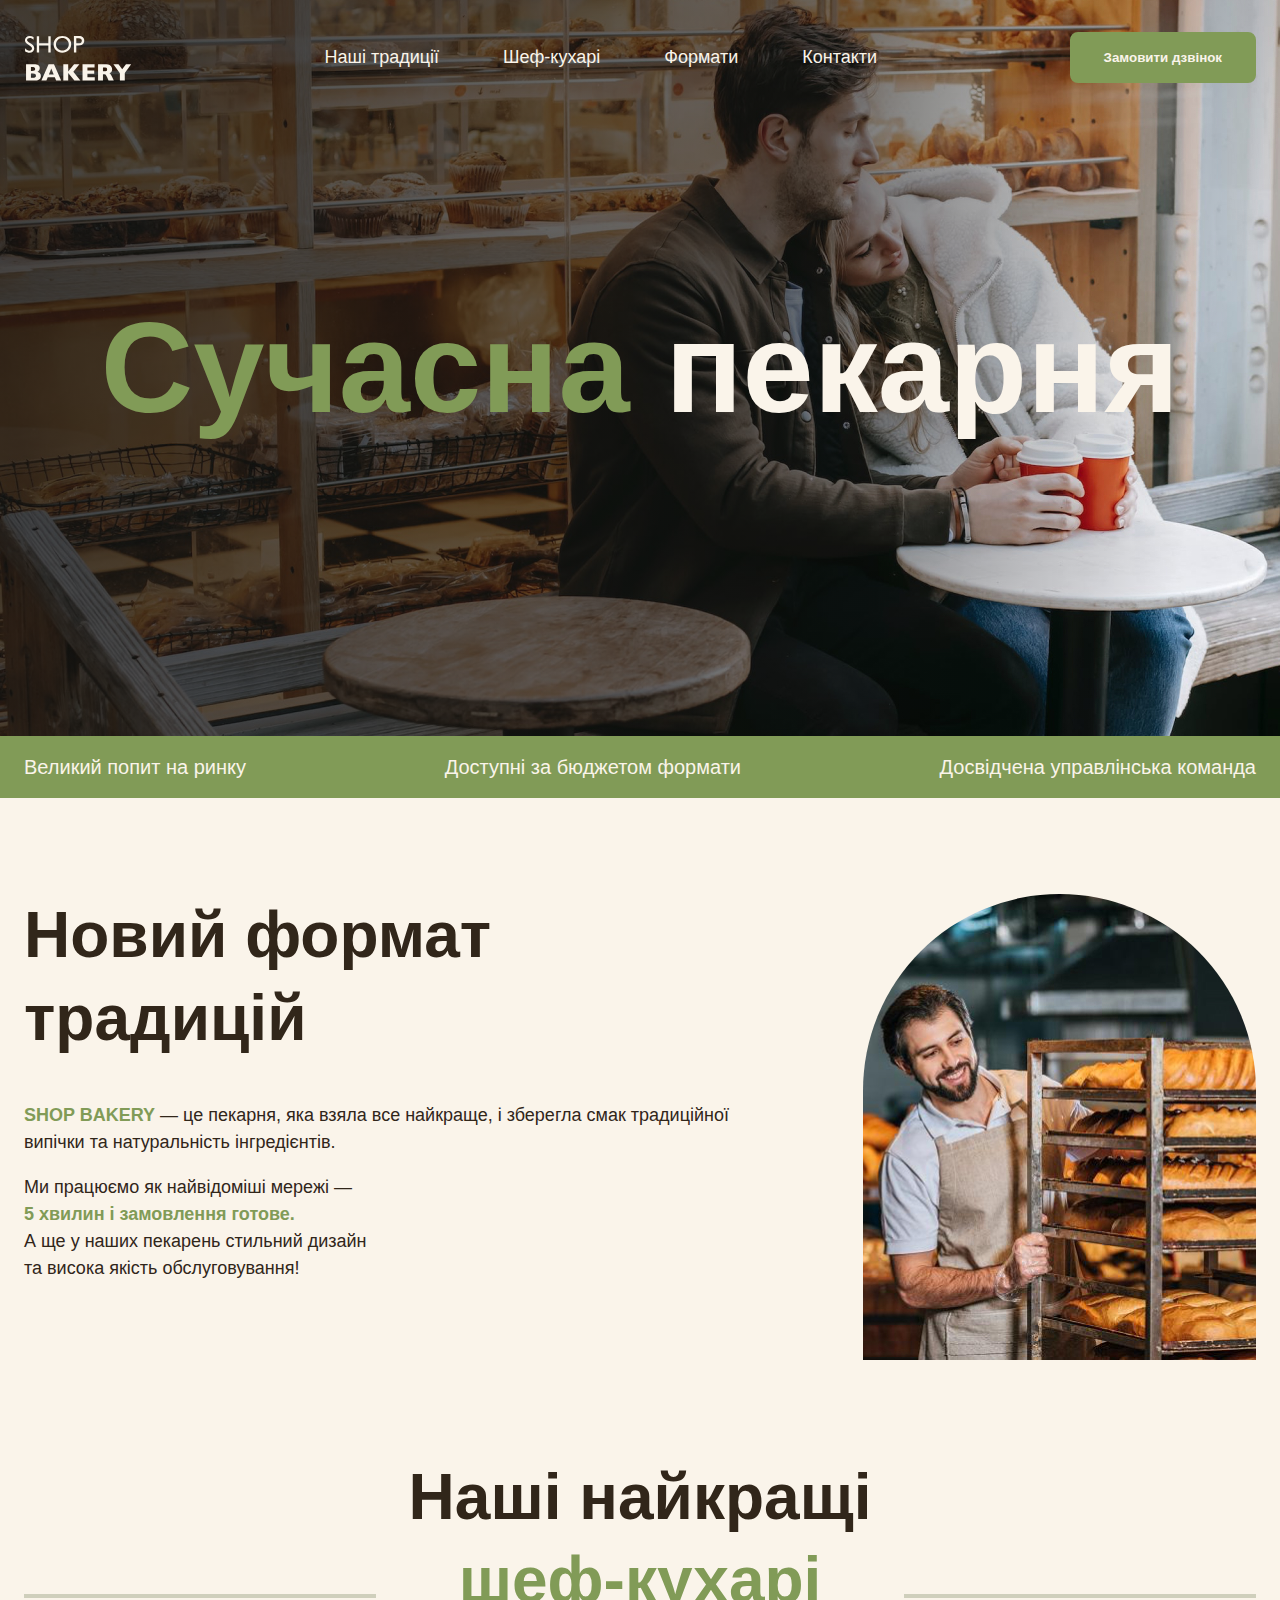
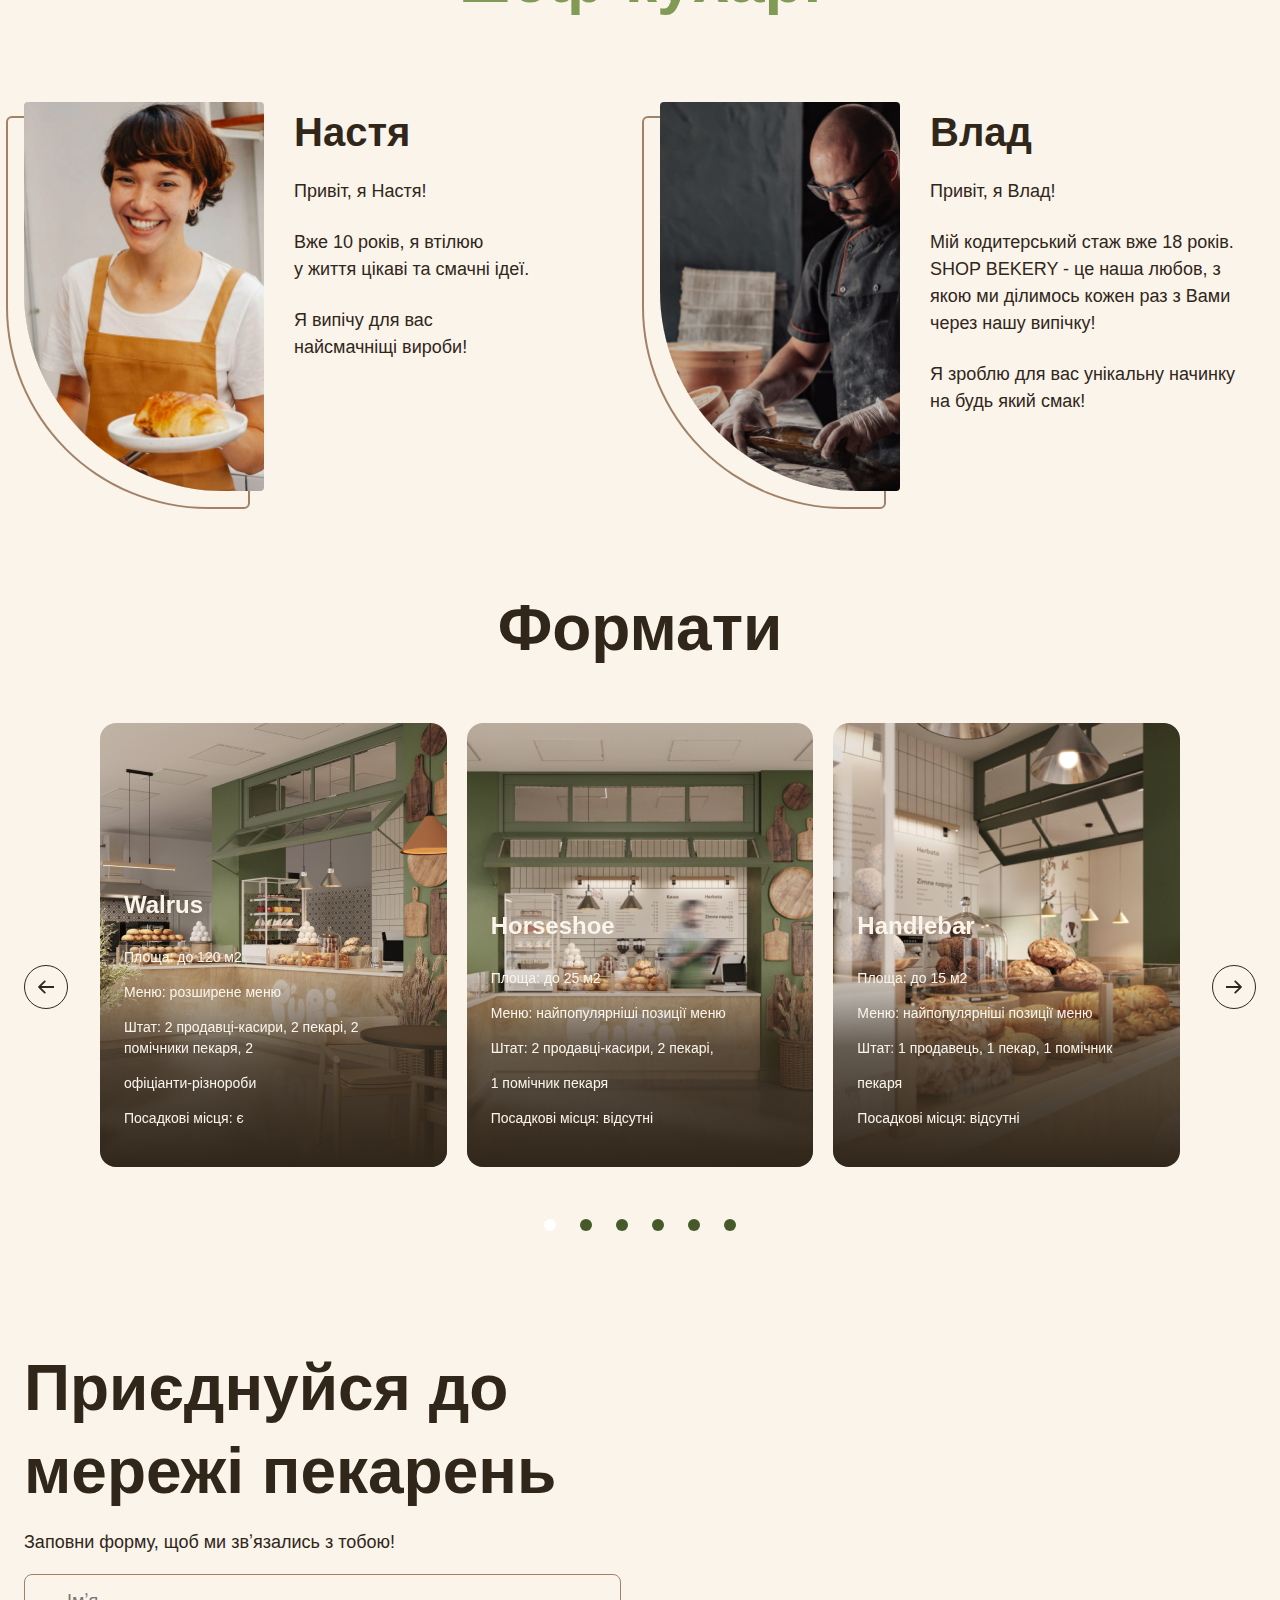
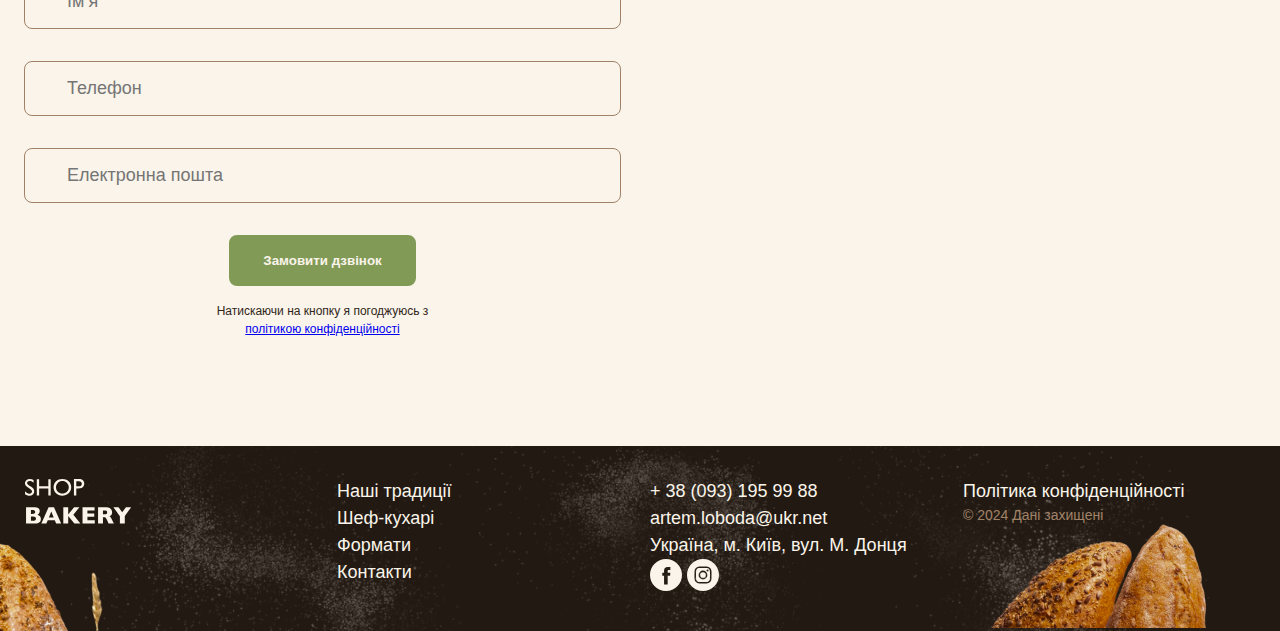
==== index.html @ c0b4d8c5 "Add files via upload" ====
<!DOCTYPE html>
<html lang="uk">
   <head>
      <meta charset="UTF-8" />
      <meta http-equiv="X-UA-Compatible" content="IE=edge" />
      <meta name="viewport" content="width=device-width, initial-scale=1.0" />
      <title>Сучасна пекарня</title>
   <!-- Styles CSS -->
      <link rel="stylesheet" href="./scss/main.css" />
   <!-- Styles Слайдера -->
      <link
         rel="stylesheet"
         href="https://cdn.jsdelivr.net/npm/swiper@11/swiper-bundle.min.css"/>
   </head>
   <body>
      <!--Верхняя часть сайта -->
      <header class="header"> 
         <div class="container">
            <div class="header__flex">
               <nav class="header__nav">
                  <a href="./index.html">
                     <img src="./images/logo.svg" alt="Логотип сучасної пекарні" />
                  </a>
                  <ul class="header__menu">
                     <li><a class="link" href="#traditions-section">Наші традиції</a></li>
                     <li><a class="link" href="#chefs-section">Шеф-кухарі</a></li>
                     <li><a class="link" href="#formats-section">Формати</a></li>
                     <li><a class="link" href="#contact-section">Контакти</a></li>
                  </ul>
               </nav>
               <button class="header__button button modal-btn-open" type="button">
                  Замовити дзвінок
               </button>
               <button class="header__burger menu-btn-open" type="button">
                  <svg class="burger" width="24" height="24">
                     <use href="./images/icons.svg#icon-menu"></use>
                  </svg>
               </button>
               <!--Кнопка для мобильного меню-->
               <div class="mobile-menu">
                  <button class="mobile-menu__menu-btn-close menu-btn-close" type="button">Clouse</button>
               </div>
            </div>
         </div>
      </header>
      <main>

         <!-- Страница 1 -->
         <section class="hero-section">
            <div class="container">
               <h1 class="hero-section__title"><span class="text-brand-dark">Сучасна</span> пекарня</h1>
               <button class="hero-section__button button modal-btn-open" type="button">
                  Замовити дзвінок
               </button>
            </div>
         </section>

         <!-- Ст2 Все вместе -->
         <section class="advantages-section">
            <div class="container">
               <h2 class="visually-hidden">Наші переваги</h2> <!-- Скрытый заголовок-->
               <ul class="advantages-section__list">          <!-- Контейнер в виде меню-->
                  <li class="advantages-section__item">Великий попит на ринку</li>
                  <li class="advantages-section__item">Доступні за бюджетом формати</li>
                  <li class="advantages-section__item">Досвідчена управлінська команда</li>
               </ul>
            </div>
         </section>
         <!-- Основное содержимое страници 2-->
         <section class="traditions-section section" id="traditions-section">
            <div class="container">
               <div class="traditions-section__container">
                  <div class="traditions-section__content">
                     <h2 class="traditions-section__title section__title">Новий формат традицій</h2>
                        <p><span class="text-brand text-bold text-uppercase">shop bakery</span> — це пекарня, яка взяла все найкраще, і зберегла смак
                           традиційної випічки та натуральність інгредієнтів.</p>
                        <p class="traditions-section__text traditions-section__text--limited">
                           Ми працюємо як найвідоміші мережі —<br>
                        <span class="text-brand text-bold">
                           5 хвилин і замовлення готове.<br>
                        </span> А ще у наших пекарень стильний дизайн<br>
                        та висока якість обслуговування!</p>
                  </div>
               
                  <img class="traditions-section__image"
                  srcset="./images/baker-man.jpg 1x, ./images/baker-man@2x.jpg 2x"
                  src="./images/baker-man.jpg"
                  alt="Чоловік пекар дивиться на батони із посмішкою"/>
               </div>
            </div>
         </section>

         <!-- Ст3 Секция шеф-поваров -->
         <section class="chefs-section section" id="chefs-section">
            <div class="container">
               <h2 class="chefs-section__title section__title centered">
                  Наші найкращі <br/><span class="text-brand-dark">шеф-кухарі</span>
               </h2>
               <ul class="chefs-section__list">
                     <li class="chefs-section__item">
                     <article class="chef-card">
                     <img class="chef-card__photo"
                        src="./images/nastya-chef.jpg" alt="Nastya chef"/>
                     <div>
                        <h3 class="chef-card__title">Настя</h3>
                        <div class="chef-card__text">  
                           <p>Привіт, я Настя!</p>
                           <p>Вже 10 років, я втілюю <br />
                              у життя цікаві та смачні ідеї.</p>
                           <p>Я випічу для вас <br />
                              найсмачніщі вироби!</p>
                        </div>
                     </div>
                  </article>
                  </li>
                  <li class="chefs-section__item"> <article class="chef-card">
                     <img class="chef-card__photo" src="./images/vlad-chef.jpg" alt="Vlad chef"/>
                     <div>
                        <h3 class="chef-card__title">Влад</h3>
                        <div class="chef-card__text">
                           <p>Привіт, я Влад!</p>
                           <p>Мій кодитерський стаж вже 18 років. SHOP BEKERY - це наша
                           любов, з якою ми ділимось кожен раз з Вами через нашу
                           випічку!</p>
                           <p>Я зроблю для вас унікальну начинку на будь який смак!
                           </p>
                        </div>
                     </div>
                  </article>
                  </li>
               </ul>
            </div>
         </section>

         <!-- Ст4 Секция форматов -->
         <section class="formats-section section" id="formats-section">
            <div class="container">
               <h2 class="formats-title section__title centered">Формати</h2>
               <div class="formats-section__slieder">
                  <button class="formats-section__button carousel-button swiper-button prev" type="button">
                     <svg class="carousel-arrow" width="16" height="16">
                        <use href="./images/icons.svg#icon-arrow"></use>
                     </svg>
                  </button>
                     <div class=" formats-section__container swiper-container">
                        <ul class="formats-section__list swiper-wrapper">
                           <li class="formats-section__item swiper-slide">
                              <article class="format-card">
                                 <img class="format-card__imege" src="./images/walrus-format.jpg" alt="Walrus">
                                 <h3 class="format-card__title" lang="en">Walrus</h3>
                                 <div class="format-card__text">
                                    <p>Площа: до 120 м2</p>
                                    <p>Меню: розширене меню</p>
                                    <p>Штат: 2 продавці-касири, 2 пекарі, 2 помічники пекаря, 2</p>
                                    <p>офіціанти-різнороби</p>
                                    <p>Посадкові місця: є</p>
                                 </div>
                              </article>
                           </li>
                           <li class="formats-section__item swiper-slide">
                              <article class="format-card">
                                 <img class="format-card__imege" src="./images/horseshoe-format.jpg" alt="Horseshoe">
                                 <h3 class="format-card__title" lang="en">Horseshoe</h3>
                                 <div class="format-card__text">
                                    <p>Площа: до 25 м2</p>
                                    <p>Меню: найпопулярніші позиції меню</p>
                                    <p>Штат: 2 продавці-касири, 2 пекарі,</p> 
                                    <p>1 помічник пекаря</p>
                                    <p>Посадкові місця: відсутні</p>
                                 </div>
                              </article>
                           </li>
                           <li class="formats-section__item swiper-slide">
                              <article class="format-card">
                                 <img class="format-card__imege" src="./images/handlebar-format.jpg" alt="Handlebar">
                                 <h3 class="format-card__title" lang="en">Handlebar</h3>
                                 <div class="format-card__text">
                                    <p>Площа: до 15 м2</p>
                                    <p>Меню: найпопулярніші позиції меню</p>
                                    <p>Штат: 1 продавець, 1 пекар, 1 помічник</p> 
                                    <p>пекаря</p>
                                    <p>Посадкові місця: відсутні</p>
                                 </div>
                              </article>
                           </li>
                           <li class="formats-section__item swiper-slide">
                              <article class="format-card">
                                 <img class="format-card__imege" src="./images/walrus-format.jpg" alt="Walrus">
                                 <h3 class="format-card__title" lang="en">Walrus</h3>
                                 <div class="format-card__text">
                                    <p>Площа: до 120 м2</p>
                                    <p>Меню: розширене меню</p>
                                    <p>Штат: 2 продавці-касири, 2 пекарі, 2 помічники пекаря, 2</p>
                                    <p>офіціанти-різнороби</p>
                                    <p>Посадкові місця: є</p>
                                 </div>
                              </article>
                           </li>
                           <li class="formats-section__item swiper-slide">
                              <article class="format-card">
                                 <img class="format-card__imege" src="./images/horseshoe-format.jpg" alt="Horseshoe">
                                 <h3 class="format-card__title" lang="en">Horseshoe</h3>
                                 <div class="format-card__text">
                                    <p>Площа: до 25 м2</p>
                                    <p>Меню: найпопулярніші позиції меню</p>
                                    <p>Штат: 2 продавці-касири, 2 пекарі,</p> 
                                    <p>1 помічник пекаря</p>
                                    <p>Посадкові місця: відсутні</p>
                                 </div>
                              </article>
                           </li>
                           <li class="formats-section__item swiper-slide">
                              <article class="format-card">
                                 <img class="format-card__imege" src="./images/handlebar-format.jpg" alt="Handlebar">
                                 <h3 class="format-card__title" lang="en">Handlebar</h3>
                                 <div class="format-card__text">
                                    <p>Площа: до 15 м2</p>
                                    <p>Меню: найпопулярніші позиції меню</p>
                                    <p>Штат: 1 продавець, 1 пекар, 1 помічник</p> 
                                    <p>пекаря</p>
                                    <p>Посадкові місця: відсутні</p>
                                 </div>
                              </article>
                           </li>
                        </ul>
                           <!--Секция крапок слайдера знизу-->
                           <div class="pagination">
                              <button class="pagination__button" type="button" aria-label="Go to slide 1">
                              </button>
                              <button class="pagination__button" type="button" aria-label="Go to slide 2">
                              </button>
                              <button class="pagination__button" type="button" aria-label="Go to slide 3">
                              </button>
                              <button class="pagination__button" type="button" aria-label="Go to slide 4">
                              </button>
                           </div>
                     </div>
                  <button class="formats-section__button carousel-button next" type="button">
                     <svg class="carousel-arrow" width="16" height="16">
                        <use href="./images/icons.svg#icon-arrow"></use>
                     </svg>
                  </button>
               </div>
            </div>
         </section>

         <!-- Ст5 Секция контактов -->
         <section class="contact-section section" id="contact-section">
            <div class="container">
               <div class="contact-section__container">
                  <div class="contact-section__form">
                     <h2 class="contact-section__title section__title">Приєднуйся до мережі пекарень</h2>
                        <p>Заповни форму, щоб ми звʼязались з тобою!</p>
                  <form name="contact-form" autocomplete="off">
                     <div class="contact-section__form-field input">
                        <label class="input__label visually-hidden" for="user-name">
                           Імʼя
                        </label>
                        <input
                           class="input__control"
                           type="text"
                           name="user-name"
                           id="user-name"
                           placeholder="Імʼя"
                           required/>
                     </div>
      
                     <div class="contact-section__form-field input">
                        <label class="input__label visually-hidden" for="user-tel">
                           Телефон
                        </label>
                        <input
                           class="input__control"
                           type="tel"
                           name="user-tel"
                           id="user-tel"
                           placeholder="Телефон"
                           pattern="^\+[0-9]{12}"
                           required/>
                     </div>
      
                     <div class="contact-section__form-field input">
                        <label class="input__label visually-hidden" for="user-email">
                           Електронна пошта
                        </label>
                        <input
                           class="input__control"
                           type="email"
                           name="user-email"
                           id="user-email"
                           placeholder="Електронна пошта"
                           required/>
                     </div>
      
                     <button class="contact-section__button button" type="submit">
                        Замовити дзвінок
                     </button>
                     <p class="form-terms">Натискаючи на кнопку я погоджуюсь з<br>
                        <a class="form-terms__link" href="#">
                        політикою конфіденційності
                        </a>
                     </p>
                  </form>
                  </div>
                  <!-- Вставка карты с гугл-->
                  <iframe class="contact-section__map"
                     src="https://www.google.com/maps/embed?pb=!1m18!1m12!1m3!1d345.8821380935771!2d30.423905698562226!3d50.42345617250811!2m3!1f0!2f0!3f0!3m2!1i1024!2i768!4f13.1!3m3!1m2!1s0x40d4cbffbc5c9a89%3A0xdde636224bae525!2z0KTRg9GC0LHQvtC70YzQvdC-0LUg0L_QvtC70LU!5e1!3m2!1sru!2sde!4v1732101186234!5m2!1sru!2sde" style="border:0;" 
                     allowfullscreen="" loading="lazy" referrerpolicy="no-referrer-when-downgrade">
                  </iframe>
               </div>
            </div>
         </section>
      </main>
      <!-- Подвал сайтаы -->      
      <footer class="footer">
      <div class="container">
         <div class="footer__container">
            <nav class="footer__nav"> <!-- Блок логотипа -->
                  <div class="footer__logo">
                     <a href="#"><img src="./images/logo.svg" alt="Логотип сучасної пекарні" /></a>
                  </div>
                  <ul class="footer__menu"> <!-- Блок меню -->
                     <li><a class="link" href="#traditions-section">Наші традиції</a></li>
                     <li><a class="link" href="#chefs-section">Шеф-кухарі</a></li>
                     <li><a class="link" href="#formats-section">Формати</a></li>
                     <li><a class="link" href="#contact-section">Контакти</a></li>
                  </ul>
            </nav>
            <address class="footer__address"> <!-- Блок адресов и контактов -->
               <div class="footer__contacts">
                  <ul class="footer__address-list">
                     <li><a class="footer__address-link" href="tel:+380931959988">
                        + 38 (093) 195 99 88
                        </a>
                     </li>
                     <li>
                        <a class="footer__address-link" href="mailto:artem.loboda@ukr.net">
                           artem.loboda@ukr.net
                        </a>
                     </li>
                     <li>
                        <a class="footer__address-link"
                           href="https://maps.app.goo.gl/uHrdPGPPUUyubihs8"
                           target="_blank">
                           Україна, м. Київ, вул. М. Донця
                        </a>
                     </li>
                  </ul>
                  <div class="footer__socials">
                     <a href="https://loart.com.ua/ru/">
                     <svg class="footer__socials-icon" width="32" height="32">
                        <use href="./images/icons.svg#icon-facebook"></use>
                     </svg>
                     </a>
                     <a href="https://loart.com.ua/ru/">
                     <svg class="footer__socials-icon" width="32" height="32">
                        <use href="./images/icons.svg#icon-instagram"></use>
                     </svg>
                     </a>
                  </div>
               </div>
               <div class="footer__address-info">
                  <a class="footer__address-link" href="#" target="_blank">
                     Політика конфіденційності</a>
                  <p class="footer__address-copyright">&copy; 2024 Дані захищені</p> 
               </div>
            </address>
         </div>
      </div>
      </footer>

      
      <!--Модальне вікно для замовлення-->
      <div class="backdrop is-hidden"> <!--Загальний контейнер вікна-->
   <div class="modal">
      <button class="modal-btn-close" type="button">Close</button>
         <h2 class="contact-section__title section__title">Замовити дзвінок</h2>
            <p>Залишіть заявку та наш спеціаліст зв'яжеться з Вами!</p>
      <form name="contact-form" autocomplete="off">
         <div class="contact-section__form-field-A input">
            <label class="input__label-A" for="user-name">
               Імʼя
            </label>
            <input
               class="input__control-A"
               type="text"
               name="user-name"
               id="user-name"
               placeholder=""
               required/>
         </div>
      
         <div class="contact-section__form-field-A input">
            <label class="input__label-A" for="user-tel">
               Телефон
            </label>
            <input
               class="input__control-A"
                  type="tel"
                  name="user-tel"
                  id="user-tel"
                  placeholder=""
                  pattern="^\+[0-9]{12}"
                  required/> <!--Обозначае обовязковий атрибут вводу, без якого видаэ пмилку-->
         </div>
      
         <div class="contact-section__form-field-A input">
            <label class="input__label-A" for="user-email">
               Електронна пошта
            </label>
            <input
               class="input__control-A"
               type="email"
               name="user-email"
               id="user-email"
               placeholder=""
               required/>
         </div>
      
         <button class="contact-section__button button" type="submit">
               Замовити дзвінок
         </button>
         <p class="form-terms">Натискаючи на кнопку я погоджуюсь <br>
            <a class="form-terms__link" href="#">
               з політикою конфіденційності
            </a>
         </p>
      </form>
   </div>
   
      </div>  
      <!--Подключение ДжаваСкрипт-->
      <script src="https://cdn.jsdelivr.net/npm/swiper@11/swiper-bundle.min.js"></script> <!--Скрипт слайдера-->
      <script src="./JS/formats-slieder.js"></script> <!--Скрипт моих настроек слайдера-->
      <script src="./JS/modal.js"></script>
      <script src="./JS/mobile-menu.js"></script> <!--Скрипт мобільного меню-->
   </body>
</html>
---- scss/main.css ----
@charset "UTF-8";
/*------- Присвоение переменных ----*/
/*------- Присвоение переменных ----*/
:root {
  --color-brend-li: #819B57;
  /*Присваиваю переменную главному брендовому цвету*/
  --color-brend-da: #465929;
  --color-brenda-light: #FAF4EA;
  --color-brenda-dark: #31261A;
  --color-normal: #CFCFBC;
  --color-secondary-dark: #A18268;
}

/*Присваиваю переменную для всіх типів гаджетів*/
/*--- Скрываю элементы из страници и оставляю для робота ---*/
/*--- Скрываю элементы из страници и оставляю для робота ---*/
.visually-hidden {
  position: absolute;
  left: -10000px;
  top: auto;
  width: 1px;
  height: 1px;
  overflow: hidden;
}

/*-Загальні властивості тіла-*/
ul {
  margin: 0;
  padding: 0;
  list-style-type: none;
  /*Убирает все точки в ul*/
}

*,
*::after,
*::before {
  box-sizing: border-box;
  /*Для всех элементов файла далает бокс*/
}

body {
  font-family: "Poppins", sans-serif;
  /*--  */
  color: var(--color-brenda-dark);
  font-size: 16px;
  font-weight: 300;
  line-height: 1.5;
  margin: 0;
  background-color: var(--color-brenda-light);
}
@media screen and (min-width: 768px) {
  body {
    font-size: 18px;
    font-weight: 400;
  }
}

/*---Убираю отступы сверху в заголовках и строках ---*/
h1,
h2,
h3,
h4,
h5,
h6,
p {
  margin-top: 0px;
}

address {
  font-style: normal;
}

/*-Для всіх посилань, щоб займали область всього блоку-*/
a {
  display: inline-block;
}

/*-Свойства для картинок-*/
img {
  display: block;
  max-width: 100%;
  height: auto;
  -o-object-fit: cover;
     object-fit: cover; /*-Не дозволяє пропорційно зменшуватись картинкам-*/
}

/*-------Стили кнопки----*/
/*-------Стили кнопки----*/
.button {
  color: var(--color-brenda-light);
  background-color: var(--color-brend-li);
  border: 2px solid var(--color-brend-li);
  border-radius: 8px;
  cursor: pointer;
  font-weight: 600;
  padding: 16px 32px;
  display: block;
  margin: 0 auto;
}

.button:hover {
  color: var(--color-brend-da);
  background-color: transparent;
}

.header__button:hover {
  color: var(--color-brend-da);
  background-color: var(--color-brenda-light);
}

/*------- Стили текста під кнопками ----*/
.form-terms {
  font-size: 12px;
  padding-top: 16px;
  display: block;
  text-align: center;
}

/*------- Стили меню ----*/
/*------- Стили меню ----*/
.link {
  color: var(--color-brenda-light);
  text-decoration: none;
  transition: color 0.3s;
  /*-Затримка зміни кольору-*/
}

.link:hover {
  color: var(--color-brend-li);
  font-weight: 600;
}

/*------- Стили меню ----*/
/*------- Мобільне меню ----*/
.mobile-menu {
  position: fixed;
  top: 0;
  left: 0;
  width: 100%;
  height: 100%;
  background-color: var(--color-brenda-light);
  transform: translateX(100%); /*-Растояние на которое сдвинуто окно-*/
  transition: transform 0.5s; /*-Скорость сдвига мобильного меню-*/
  /*-Свойства кнопки закрытия моб.меню-*/
}
.mobile-menu.is-open {
  transform: translateX(0);
}
.mobile-menu__menu-btn-close {
  position: absolute;
  top: 16px;
  right: 24px;
}

/*--- Размеры контейнера ограничения контента--*/
.container {
  width: 100%;
  /*-Отображает всегда полностью не сжимая -*/
  max-width: 1288px;
  /*-Максимальная ширина при растягивании -*/
  margin: 0 auto;
  /*-Центрируем по центру текст -*/
  padding: 0px 24px;
  /*-Что-бы контенер не прилипал -*/
}

/*--- Header ----*/
/*--- Header ----*/
.header {
  position: absolute;
  top: 0;
  left: 0;
  width: 100%;
  padding-top: 16px;
}
@media screen and (min-width: 1280px) {
  .header {
    padding-top: 32px;
  }
}
.header__flex {
  display: flex;
  align-items: center; /*Вирівнювання по висоті*/
  gap: 40px; /*Відстань між елем. щоб не схлопувались при жатті*/
}
.header__nav {
  flex-grow: 1; /*Розтягує елементи на все вільне місце*/
  display: flex;
  align-items: center;
  gap: 40px; /*Відстань між елем. щоб не схлопувались при жатті*/
}
.header__menu {
  /* Мобільна версія */
  display: none;
  /* Для десктопів */
}
@media screen and (min-width: 1280px) {
  .header__menu {
    display: flex;
    gap: 64px; /*Задает растояние мажду элементами флекса*/
    flex-grow: 1; /*Розтягує елементи на все вільне місце*/
    justify-content: center;
  }
}
.header__button {
  display: none;
  /* Для десктопів */
}
@media screen and (min-width: 1280px) {
  .header__button {
    display: block;
  }
}
.header__burger {
  display: block;
  width: 24px;
  height: 24px;
  background-color: transparent;
  border: none;
  padding: 0;
  fill: var(--color-brenda-light);
  /* Для десктопів */
}
@media screen and (min-width: 1280px) {
  .header__burger {
    display: none;
  }
}

/*------- Стили главной страницы ----*/
/*------- Стили главной страницы ----*/
.hero-section {
  padding: 124px 0;
  background-image: linear-gradient(102.76deg, rgba(18, 18, 17, 0.78) 2.03%, rgba(18, 18, 17, 0.6) 58.46%, rgba(18, 18, 17, 0) 90.36%), url(../images/hero-section-background.jpg);
  background-position: center;
  background-repeat: no-repeat;
  background-size: 100%;
  background-size: cover;
  /*--Використовується для великих екранів--*/
}
@media screen and (min-width: 1280px) {
  .hero-section {
    padding: 272px 0;
    line-height: 1.5;
  }
}
@media screen and (min-device-pixel-ratio: 2), (-webkit-min-device-pixel-ratio: 2), (min-resolution: 192dpi), (min-resolution: 2dppx) {
  .hero-section {
    background-image: linear-gradient(102.76deg, rgba(18, 18, 17, 0.78) 2.03%, rgba(18, 18, 17, 0.6) 58.46%, rgba(18, 18, 17, 0) 90.36%), url(../images/hero-section-background@2x.jpg);
  }
}
.hero-section__title {
  margin-bottom: 48px;
  color: var(--color-brenda-light);
  font-size: 67px;
  font-weight: 900;
  line-height: 1;
  text-align: center;
}
@media screen and (min-width: 1280px) {
  .hero-section__title {
    font-size: 128px;
    line-height: 1.5;
    margin-bottom: 0;
  }
}
.hero-section__button {
  margin: 0 auto; /*--Вирівнює кнопку по центру--*/
}
@media screen and (min-width: 1280px) {
  .hero-section__button {
    display: none;
  }
}
.hero-section__button:hover {
  color: var(--color-brend-da);
  background-color: var(--color-brenda-light);
}

.accent {
  color: var(--color-brend-li);
}

/*-------Заголовки страниц----*/
/*-------Заголовки страниц----*/
.section {
  padding: 20px 0;
}
@media screen and (min-width: 768px) {
  .section {
    padding: 48px 0;
  }
}

.section__title {
  color: var(--color-brenda-dark);
  font-size: 32px;
  font-weight: 700;
  line-height: 1.5;
}
@media screen and (min-width: 768px) {
  .section__title {
    font-size: 64px;
    line-height: 1.3;
  }
}

.section__title.centered {
  text-align: center;
}

.text-brand-dark {
  color: var(--color-brend-li);
  font-weight: 600;
}

.text-uppercase {
  text-transform: uppercase;
  color: var(--color-brend-li);
  font-weight: 600;
}

.text-bold {
  color: var(--color-brend-li);
  font-weight: 600;
}

/*-- Стили второй страници--*/
/*-- Стили второй страници--*/
.advantages-section {
  padding: 16px 0px;
  /*-- Для телефонов--*/
}
@media screen and (min-width: 768px) {
  .advantages-section {
    display: block;
    background-color: var(--color-brend-li);
  }
}
.advantages-section__list {
  display: flex;
  flex-direction: column;
  gap: 16px;
  background-color: var(--color-normal);
  border-radius: 24px;
  padding: 24px 40px;
  /*-- Для компютеров--*/
}
@media screen and (min-width: 768px) {
  .advantages-section__list {
    flex-direction: row;
    color: var(--color-brenda-light);
    font-size: 20px;
    display: flex;
    justify-content: space-between;
    gap: 40px;
    background-color: transparent;
    border-radius: 0;
    padding: 0;
  }
}
.advantages-section__item {
  font-size: 14px;
  font-weight: 300;
  color: var(--color-brenda-dark);
}
@media screen and (min-width: 768px) {
  .advantages-section__item {
    font-size: 20px;
    color: var(--color-brenda-light);
  }
}

/*-- Основное содержимое страници 2--*/
/*-- Основное содержимое страници 2--*/
.traditions-section {
  padding-top: 40px;
}
@media screen and (min-width: 768px) {
  .traditions-section {
    padding-top: 96px;
  }
}
.traditions-section__container {
  display: flex;
  justify-content: space-between;
  gap: 40px;
  align-items: flex-start; /*Элементы выравниваются по началу поперечной оси.*/
}
.traditions-section__content {
  max-width: 710px;
}
.traditions-section__title {
  margin-bottom: 42px;
}
.traditions-section__text__text--limited {
  max-width: 340px;
}
.traditions-section__image {
  border-radius: 400px 400px 0px 0px;
  display: none;
}
@media screen and (min-width: 768px) {
  .traditions-section__image {
    display: block;
  }
}

/*--- Ст3 Секция шеф поворов ---*/
/*--- Ст3 Секция шеф поворов ---*/
/*--Общий блок форматов--*/
.chefs-section__title {
  margin: 0 auto 24px;
  position: relative; /*-Фіксую блок відносно якого буде зміщенн ліній-*/
}
@media screen and (min-width: 768px) {
  .chefs-section__title {
    margin: 0 auto 80px;
  }
}
.chefs-section__list {
  display: flex;
  gap: 20px;
  flex-direction: column;
}
@media screen and (min-width: 768px) {
  .chefs-section__list {
    gap: 30px 40px;
    flex-direction: row;
  }
}
@media screen and (min-width: 768px) {
  .chefs-section__item {
    flex-basis: calc((100% - 30px) / 2); /*-Ширина контейнера без ГЕБ 30пк-*/
  }
}

/*--- Секція карточек форматів ---*/
.chef-card {
  display: flex;
  align-items: flex-start;
  gap: 16px;
}
@media screen and (min-width: 768px) {
  .chef-card {
    gap: 30px;
  }
}
.chef-card__title {
  font-size: 24px;
  font-weight: 600;
  margin-bottom: 16px;
}
@media screen and (min-width: 768px) {
  .chef-card__title {
    font-size: 40px;
  }
}
.chef-card__text p {
  font-size: 14px;
  margin-bottom: 24px;
}
@media screen and (min-width: 768px) {
  .chef-card__text p {
    font-size: 18px;
  }
}
.chef-card:last-child {
  margin-bottom: 0;
}
.chef-card__photo {
  width: 140px;
  border-radius: 2px 2px 2px 200px;
  box-shadow: -10px 10px 0 0 var(--color-brenda-light), -10px 10px 0 2px var(--color-secondary-dark);
}
@media screen and (min-width: 1280px) {
  .chef-card__photo {
    width: 240px;
    border-radius: 4px 4px 4px 200px;
    box-shadow: -16px 16px 0 0 var(--color-brenda-light), -16px 16px 0 2px var(--color-secondary-dark);
  }
}

/*--- Псевдо елементи для створення ліній ---*/
.chefs-section__title::before,
.chefs-section__title::after {
  display: none;
  width: 352px;
  border: 2px solid var(--color-normal);
  content: "";
}
@media screen and (min-width: 1280px) {
  .chefs-section__title::before,
  .chefs-section__title::after {
    display: block;
  }
}

/*----Блок для зміщення ліній ---*/
.chefs-section__title::before {
  position: absolute;
  left: 0px;
  bottom: 24px;
}

.chefs-section__title::after {
  position: absolute;
  bottom: 24px;
  right: 0px;
}

/*---- Ст4 Секция форматов ---*/
/*---- Ст4 Секция форматов ---*/
.formats-section__slieder {
  display: flex;
  gap: 32px;
  align-items: center;
  padding: 0px;
  color: var(--color-brenda-light);
}
.formats-section__container {
  overflow: hidden;
}
.formats-section__list {
  margin-bottom: 32px;
}

.format-card {
  position: relative;
  height: 444px;
  background-image: linear-gradient(180deg, rgba(49, 38, 26, 0) 55.21%, rgba(49, 38, 26, 0.71) 72.92%, var(--color-brenda-dark) 100%);
  border-radius: 16px;
  padding: 24px;
  transition: transform 0.3s; /*-Заповільнює збільшеня вікна при наведенні -*/
  display: flex; /*-Задаю флекс щоб змістити текст вниз -*/
  flex-direction: column;
  justify-content: flex-end; /*-Переношу ввесь текст в кінець -*/
  overflow: hidden;
}
.format-card__title {
  font-size: 24px;
  font-weight: 600;
}
.format-card__imege {
  position: absolute;
  top: 0;
  left: 0;
  width: 100%;
  height: 100%;
  z-index: -1; /*-Додаю меншим 0 для того щоб він був знизу, а текст зверху-*/
}
.format-card__text {
  font-size: 14px;
  font-weight: 300;
}

.format-card:hover {
  transform: scale(1.05); /*-Збільшує вікно при наведенні -*/
}

/*--- Стили иконок слайдера  ---*/
.carousel-button {
  width: 44px;
  height: 44px;
  padding: 0;
  display: none;
  align-items: center;
  justify-content: center; /*--Центруємо по Х--*/
  border-radius: 50%; /*--Центруємо по Y--*/
  border: 1px solid var(--color-brenda-dark);
  background-color: transparent; /*--- Прозорий фон ---*/
  cursor: pointer;
  flex-shrink: 0; /*-Забороняє флексу стискатися-*/
}
@media screen and (min-width: 768px) {
  .carousel-button {
    display: flex;
  }
}
.carousel-button:hover {
  background-color: var(--color-brenda-dark);
}
.carousel-button.next {
  transform: rotate(180deg); /*-Розвертає кнопку на 180 градусів -*/
}

.carousel-arrow {
  fill: var(--color-brenda-dark);
}

.carousel-button:hover .carousel-arrow {
  /*--Задаю два значення змінювал одночасно ---*/
  fill: var(--color-brenda-light);
}

/*--- Стили точек снизу  под слайдером---*/
/* Настройки для кнопок знизу слайдера */
.pagination {
  padding: 20px;
  display: flex;
  gap: 24px; /*Відстань між кнопками */
  justify-content: center; /* Выравнивание по горизонтали */
  align-items: center; /* Выравнивание по вертикали */
}
.pagination__button {
  width: 12px;
  height: 12px;
  background-color: var(--color-brend-da);
  border-radius: 50px;
}
.pagination__button--active {
  background-color: #fff;
}

/*--- Ст5 Секция контактов ---*/
/*--- Ст5 Секция контактов ---*/
.contact-section {
  padding-bottom: 96px;
}
.contact-section__title {
  margin-bottom: 16px;
}
.contact-section__container {
  display: flex;
  flex-direction: column;
  gap: 24px;
  flex-shrink: 0;
}
@media screen and (min-width: 768px) {
  .contact-section__container {
    flex-direction: row;
    gap: 32px;
  }
}
.contact-section__form {
  display: flex;
  flex-direction: column;
}
.contact-section__map {
  flex-shrink: 0;
  height: 176px;
  margin: 0 -24px;
  border-radius: 16px;
  border: none;
}
@media screen and (min-width: 768px) {
  .contact-section__map {
    margin: auto;
    width: 403px;
    height: 395px;
  }
}
@media screen and (min-width: 1280px) {
  .contact-section__map {
    width: 603px;
    height: 595px;
  }
}

/*--- Стили футера---*/
.footer {
  position: relative;
  background-image: url("../images/footer-background.png");
  background-color: var(--color-brenda-dark);
  background-repeat: no-repeat;
  background-size: cover;
  background-position: center;
  padding: 32px 0;
  text-align: center;
  /*-Картинки малі з хлібом-*/
}
@media screen and (min-width: 768px) {
  .footer {
    text-align: left;
  }
}
.footer__container {
  display: flex;
  flex-direction: column;
  gap: 20px;
}
@media screen and (min-width: 768px) {
  .footer__container {
    flex-direction: row;
  }
}
.footer__nav, .footer__address {
  display: flex;
  flex-direction: column;
  gap: 20px;
}
@media screen and (min-width: 768px) {
  .footer__nav, .footer__address {
    flex-direction: row;
    flex-basis: 50%;
  }
}
.footer__logo, .footer__menu {
  flex-basis: 50%;
}
.footer__contacts, .footer__address-info {
  flex-basis: 50%;
}
.footer__address-link {
  color: var(--color-brenda-light);
  text-decoration: none;
}
.footer__address-link:hover {
  color: var(--color-brend-li);
}
.footer__address-copyright {
  font-size: 14px;
  color: #A18268;
}
.footer__socials-icon {
  fill: var(--color-brenda-light);
}
.footer__socials-icon:hover {
  fill: var(--color-brend-li);
}
.footer::before {
  background-image: url("../images/decor-bread-small.png");
  position: absolute;
  width: 180px;
  height: 120px;
  left: 0;
  background-repeat: no-repeat;
  bottom: 0;
  content: "";
}
.footer::after {
  background-image: url("../images/decor-bread-large.png");
  position: absolute;
  width: 380px;
  height: 190px;
  background-repeat: no-repeat;
  right: 0;
  bottom: 0;
  content: "";
}

/*-Властивості модального вікна-*/
.backdrop {
  position: fixed;
  top: 0;
  left: 0;
  right: 0;
  bottom: 0;
  display: flex; /*-Властивості FLEX-*/
  justify-content: center; /*-Центрувати елементи X-*/
  align-items: center; /*-Центрувати елементи FLEX Y-*/
  background-color: rgba(0, 0, 0, 0.5);
  padding: 20px;
  transition: opacity 0.5s, visibility 0.5s; /*-Швидкість зникнення вікна-*/
}

.modal {
  position: relative;
  width: 100%;
  height: 100%;
  max-width: 880px;
  max-height: 880px;
  background-color: var(--color-normal);
  border-radius: 32px;
  padding: 48px;
  overflow-y: auto;
}
@media screen and (min-width: 768px) {
  .modal {
    padding: 128px;
  }
}

/*-Властивості для закриття вікна-*/
.backdrop.is-hidden {
  opacity: 0;
  /*-Прозорість-*/
  visibility: hidden;
  /*-Видимість для браузера-*/
  pointer-events: none;
}

.modal-btn-close {
  position: absolute;
  top: 40px;
  right: 40px;
}

.madal-title {
  display: flex;
  align-items: center;
}

/*-Властивості секцій вводу інформації на головній сторінці-*/
.input__control {
  padding: 16px 42px;
  width: 100%;
  border: 1px solid var(--color-secondary-dark);
  border-radius: 8px;
  background-color: transparent;
  font-size: 18px;
}

.input__control:focus {
  border-color: var(--color-normal);
  outline: none;
}

.input__label {
  display: block;
}

.contact-section__form-field {
  margin-bottom: 32px;
}

/*-Властивості секцій вводу інформації на додатковій сторінці-*/
/*-Видаляю placeholder і  visually-hidden що зкриває елементи-*/
.contact-section__form-field-A {
  position: relative;
  margin-bottom: 32px;
}

.input__control-A {
  padding: 16px 42px;
  width: 100%;
  border: 1px solid var(--color-secondary-dark);
  border-radius: 8px;
  background-color: transparent;
}

.input__label-A {
  position: absolute;
  top: 16px;
  left: 42px;
  font-size: 16px;
  line-height: 1.17;
  color: var(--color-secondary-dark);
  transition: transform 0.3s;
}

.input__control-A:focus {
  border-color: var(--color-brend-da);
  outline: none;
}

.contact-section__form-field-A:focus-within .input__label-A {
  transform: translate(-36px, -40px);
}/*# sourceMappingURL=main.css.map */
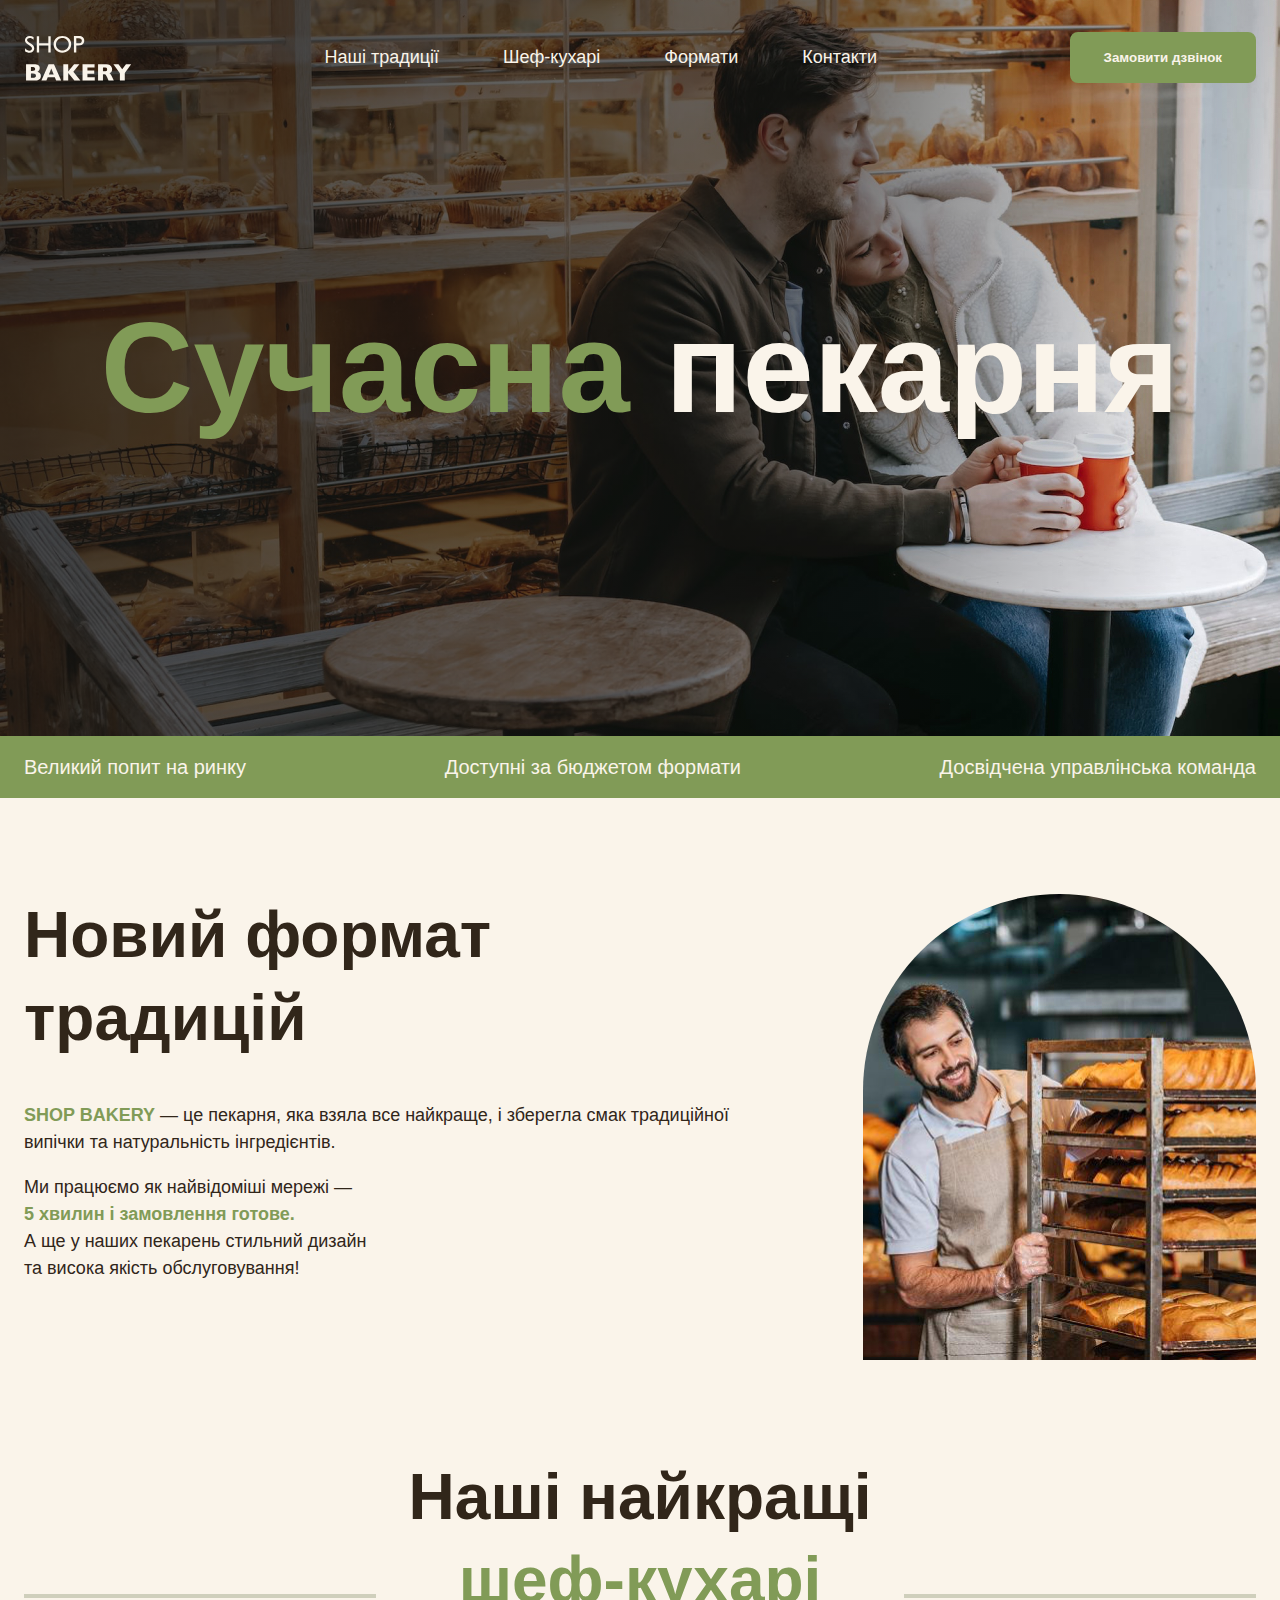
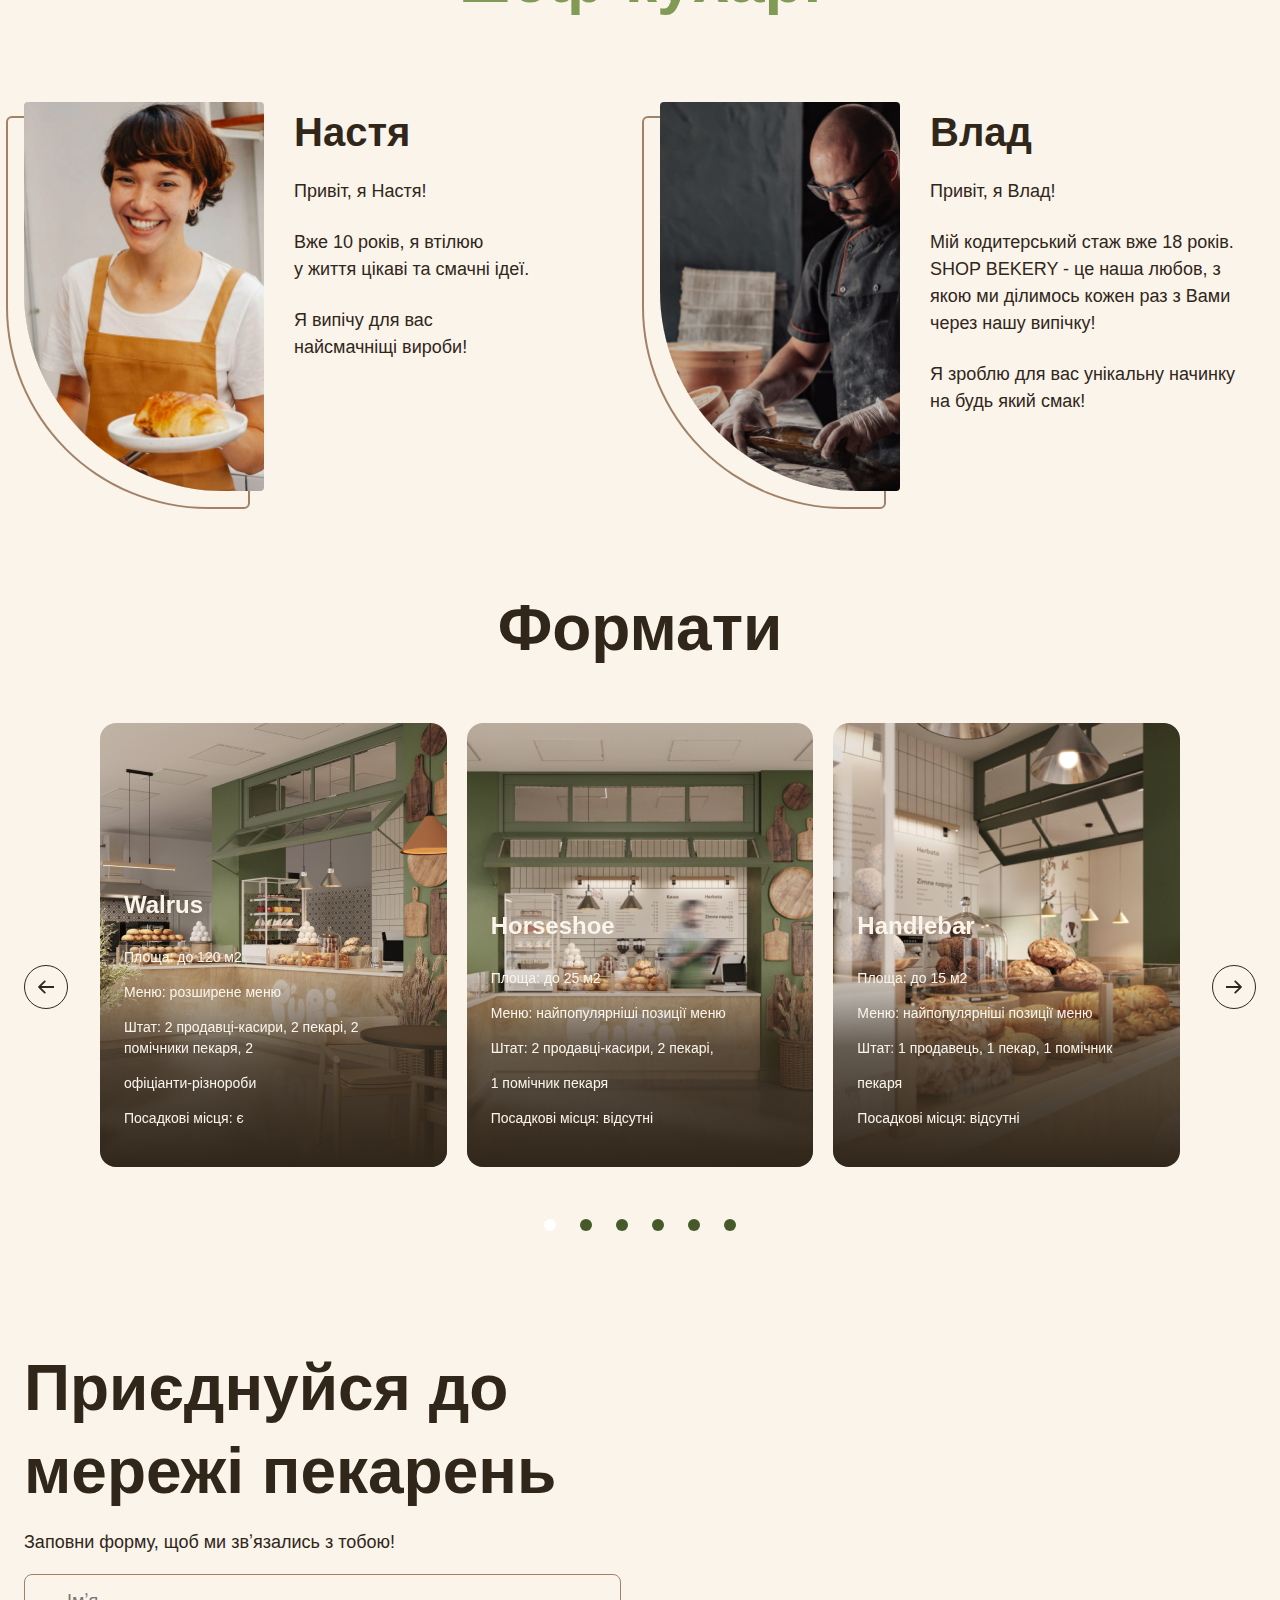
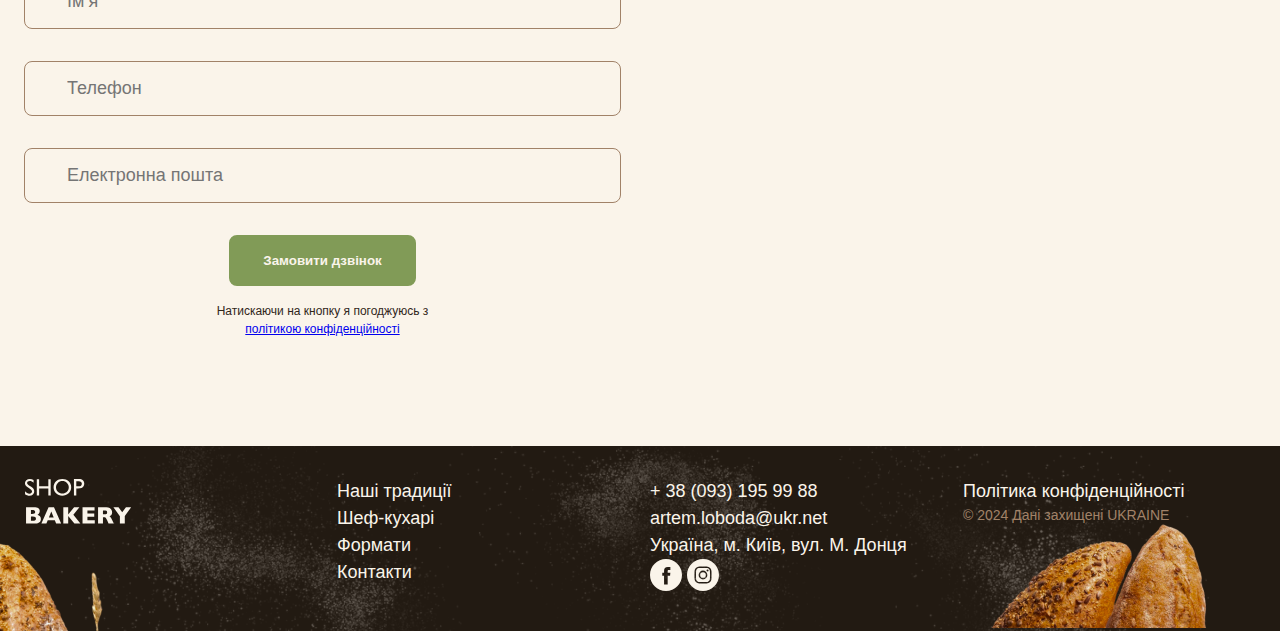
==== commit 346c79f6: "ART" ====
--- a/index.html
+++ b/index.html
@@ -362,7 +362,7 @@
                <div class="footer__address-info">
                   <a class="footer__address-link" href="#" target="_blank">
                      Політика конфіденційності</a>
-                  <p class="footer__address-copyright">&copy; 2024 Дані захищені</p> 
+                  <p class="footer__address-copyright">&copy; 2024 Дані захищені UKRAINE</p> 
                </div>
             </address>
          </div>
@@ -435,4 +435,4 @@
       <script src="./JS/modal.js"></script>
       <script src="./JS/mobile-menu.js"></script> <!--Скрипт мобільного меню-->
    </body>
-</html>+</html>
--- a/scss/main.css
+++ b/scss/main.css
@@ -80,8 +80,7 @@
   display: block;
   max-width: 100%;
   height: auto;
-  -o-object-fit: cover;
-     object-fit: cover; /*-Не дозволяє пропорційно зменшуватись картинкам-*/
+  object-fit: cover; /*-Не дозволяє пропорційно зменшуватись картинкам-*/
 }
 
 /*-------Стили кнопки----*/
@@ -244,7 +243,7 @@
     line-height: 1.5;
   }
 }
-@media screen and (min-device-pixel-ratio: 2), (-webkit-min-device-pixel-ratio: 2), (min-resolution: 192dpi), (min-resolution: 2dppx) {
+@media screen and (min-device-pixel-ratio: 2), (min-resolution: 192dpi), (min-resolution: 2dppx) {
   .hero-section {
     background-image: linear-gradient(102.76deg, rgba(18, 18, 17, 0.78) 2.03%, rgba(18, 18, 17, 0.6) 58.46%, rgba(18, 18, 17, 0) 90.36%), url(../images/hero-section-background@2x.jpg);
   }
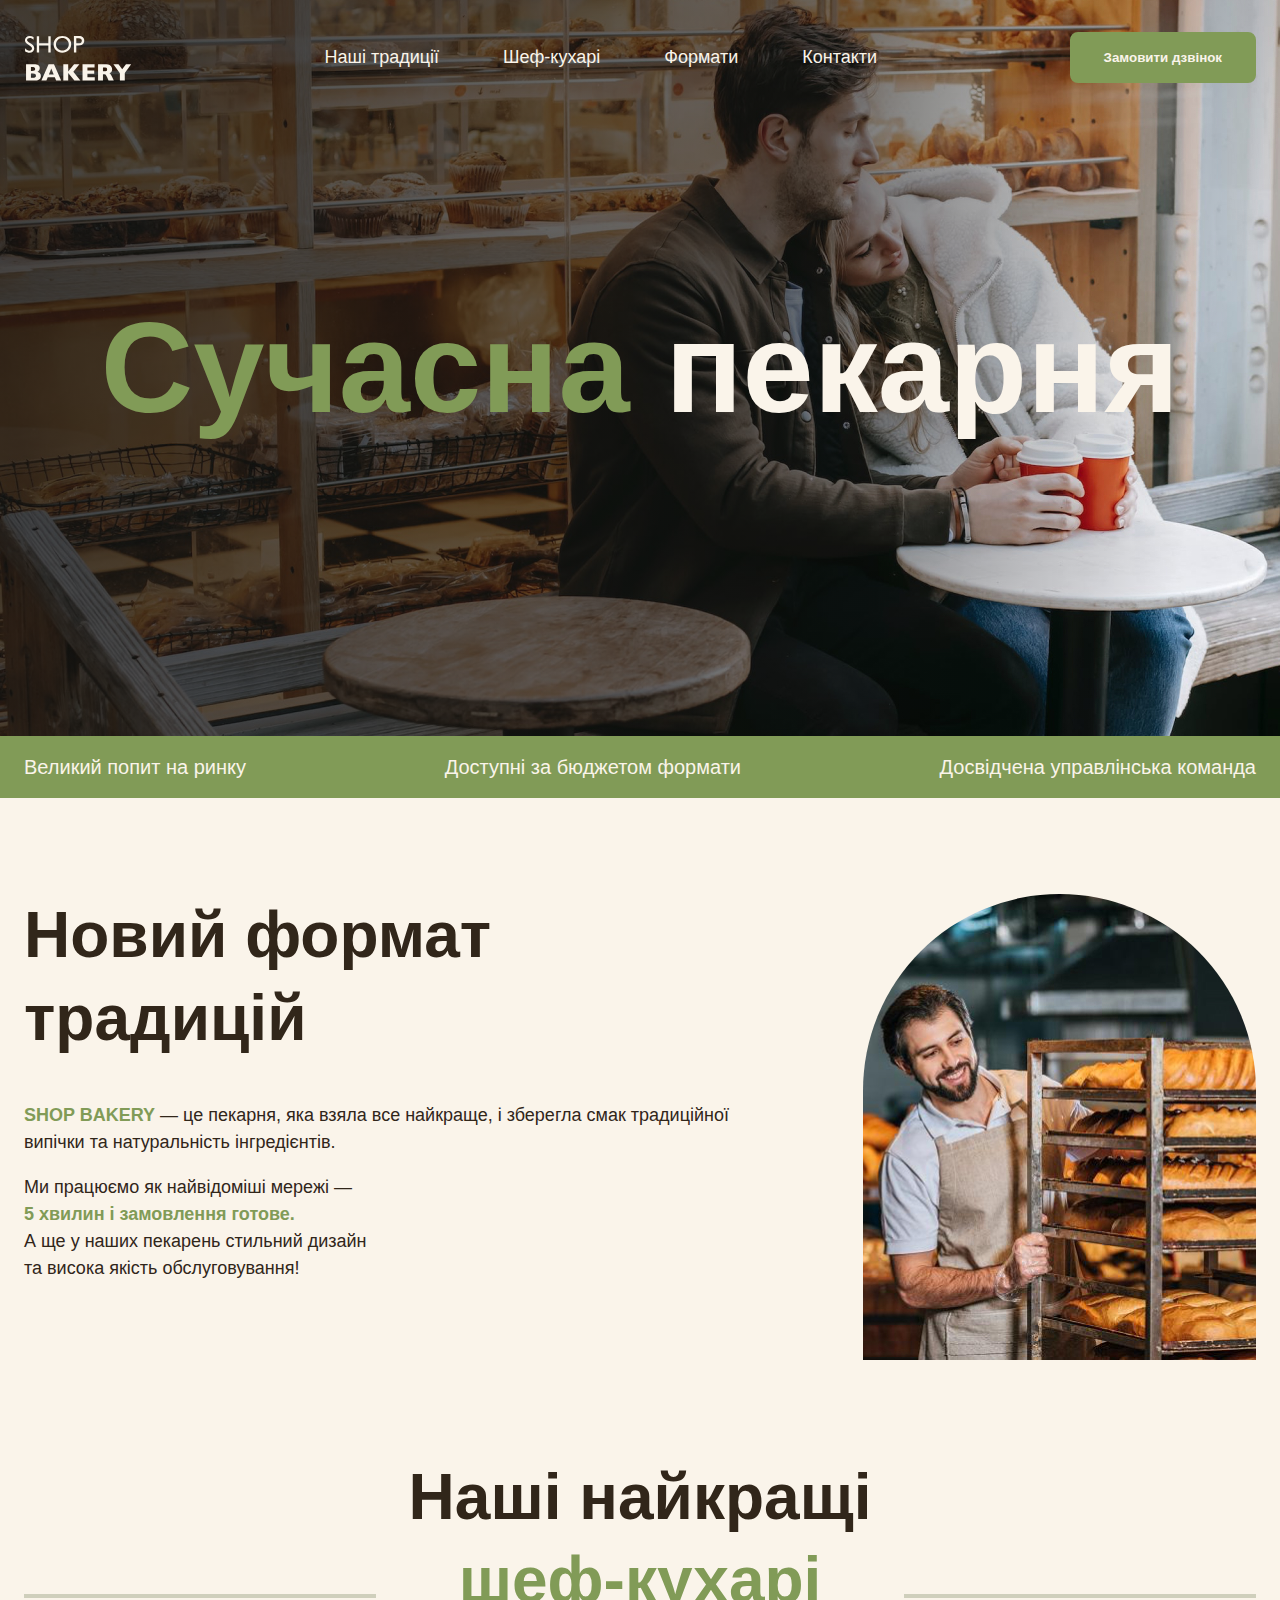
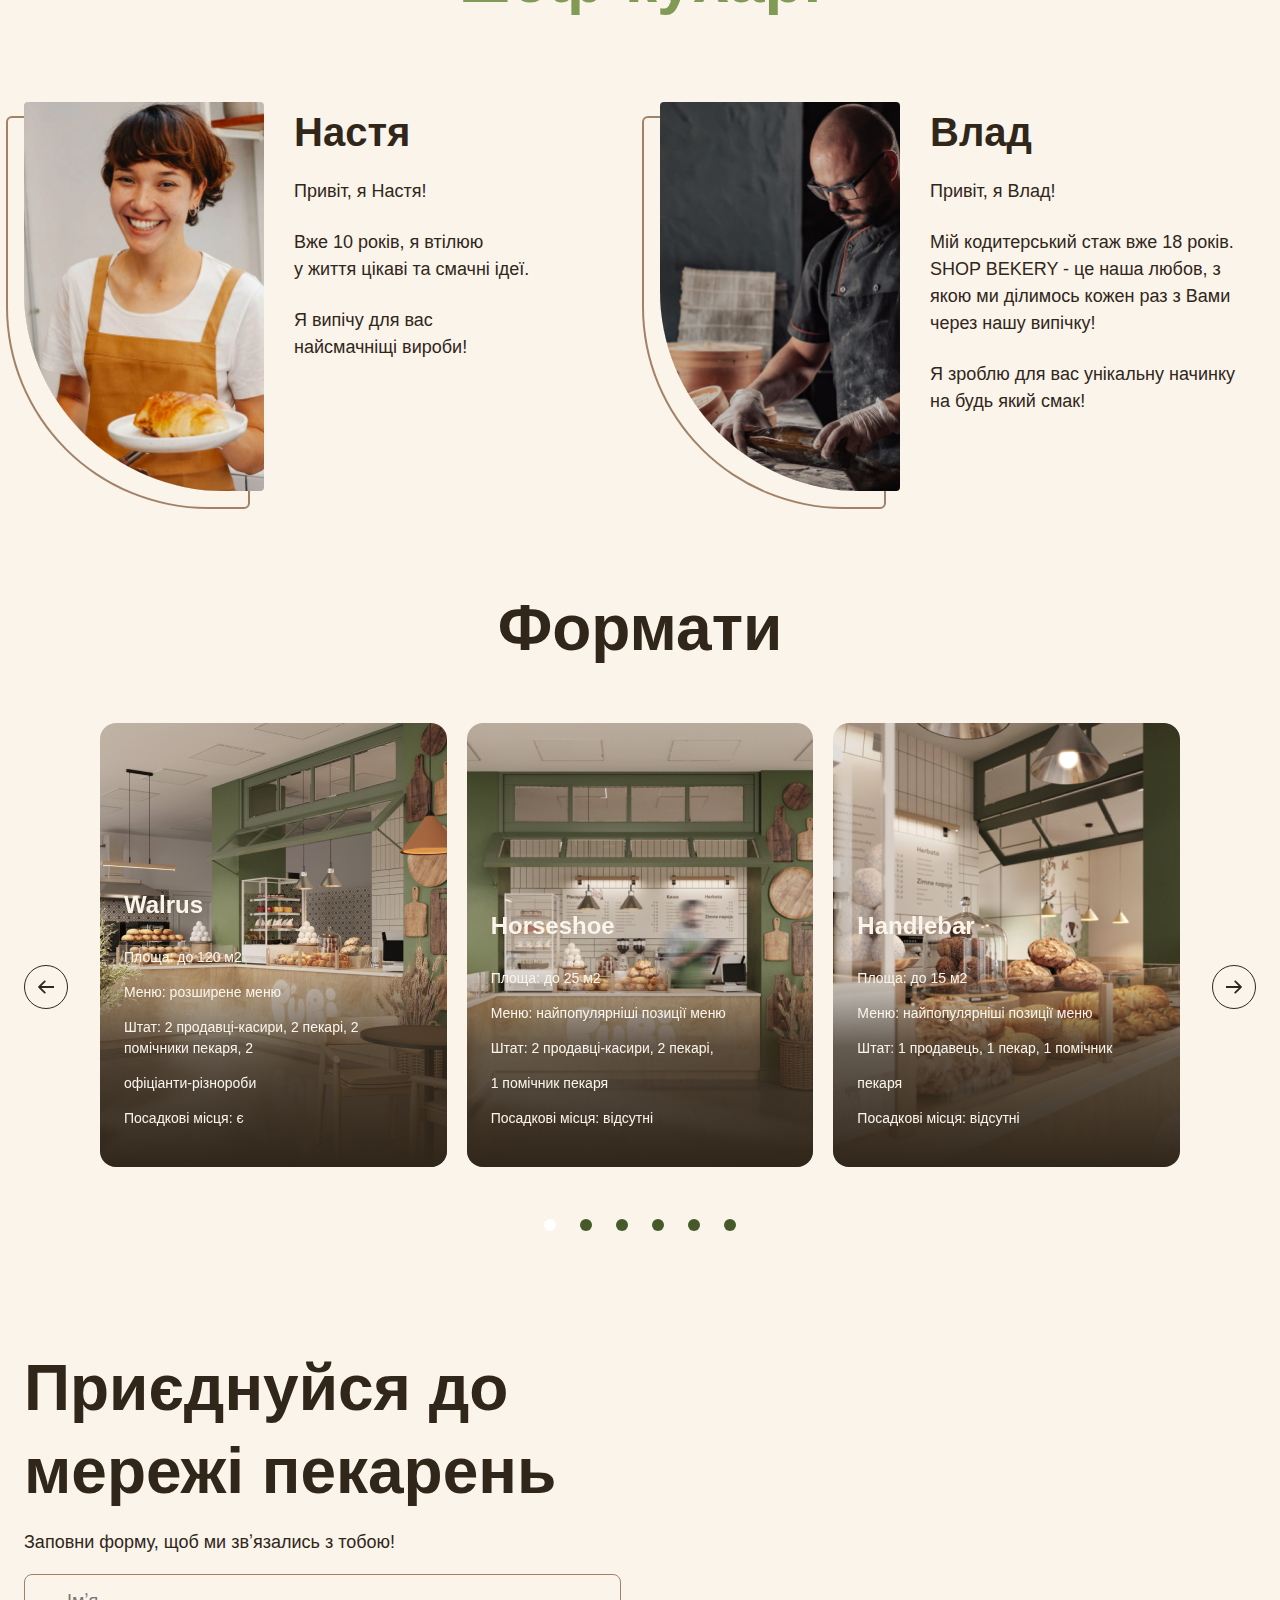
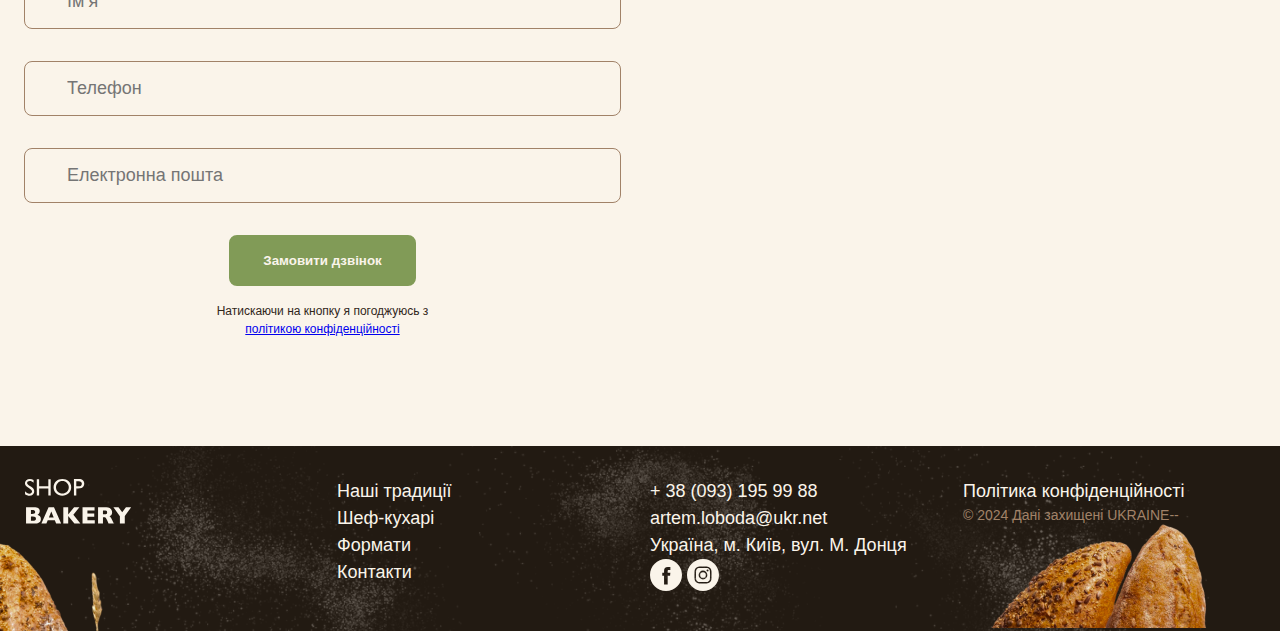
==== commit a5af0037: "artem" ====
--- a/index.html
+++ b/index.html
@@ -362,7 +362,7 @@
                <div class="footer__address-info">
                   <a class="footer__address-link" href="#" target="_blank">
                      Політика конфіденційності</a>
-                  <p class="footer__address-copyright">&copy; 2024 Дані захищені UKRAINE</p> 
+                  <p class="footer__address-copyright">&copy; 2024 Дані захищені UKRAINE--</p> 
                </div>
             </address>
          </div>
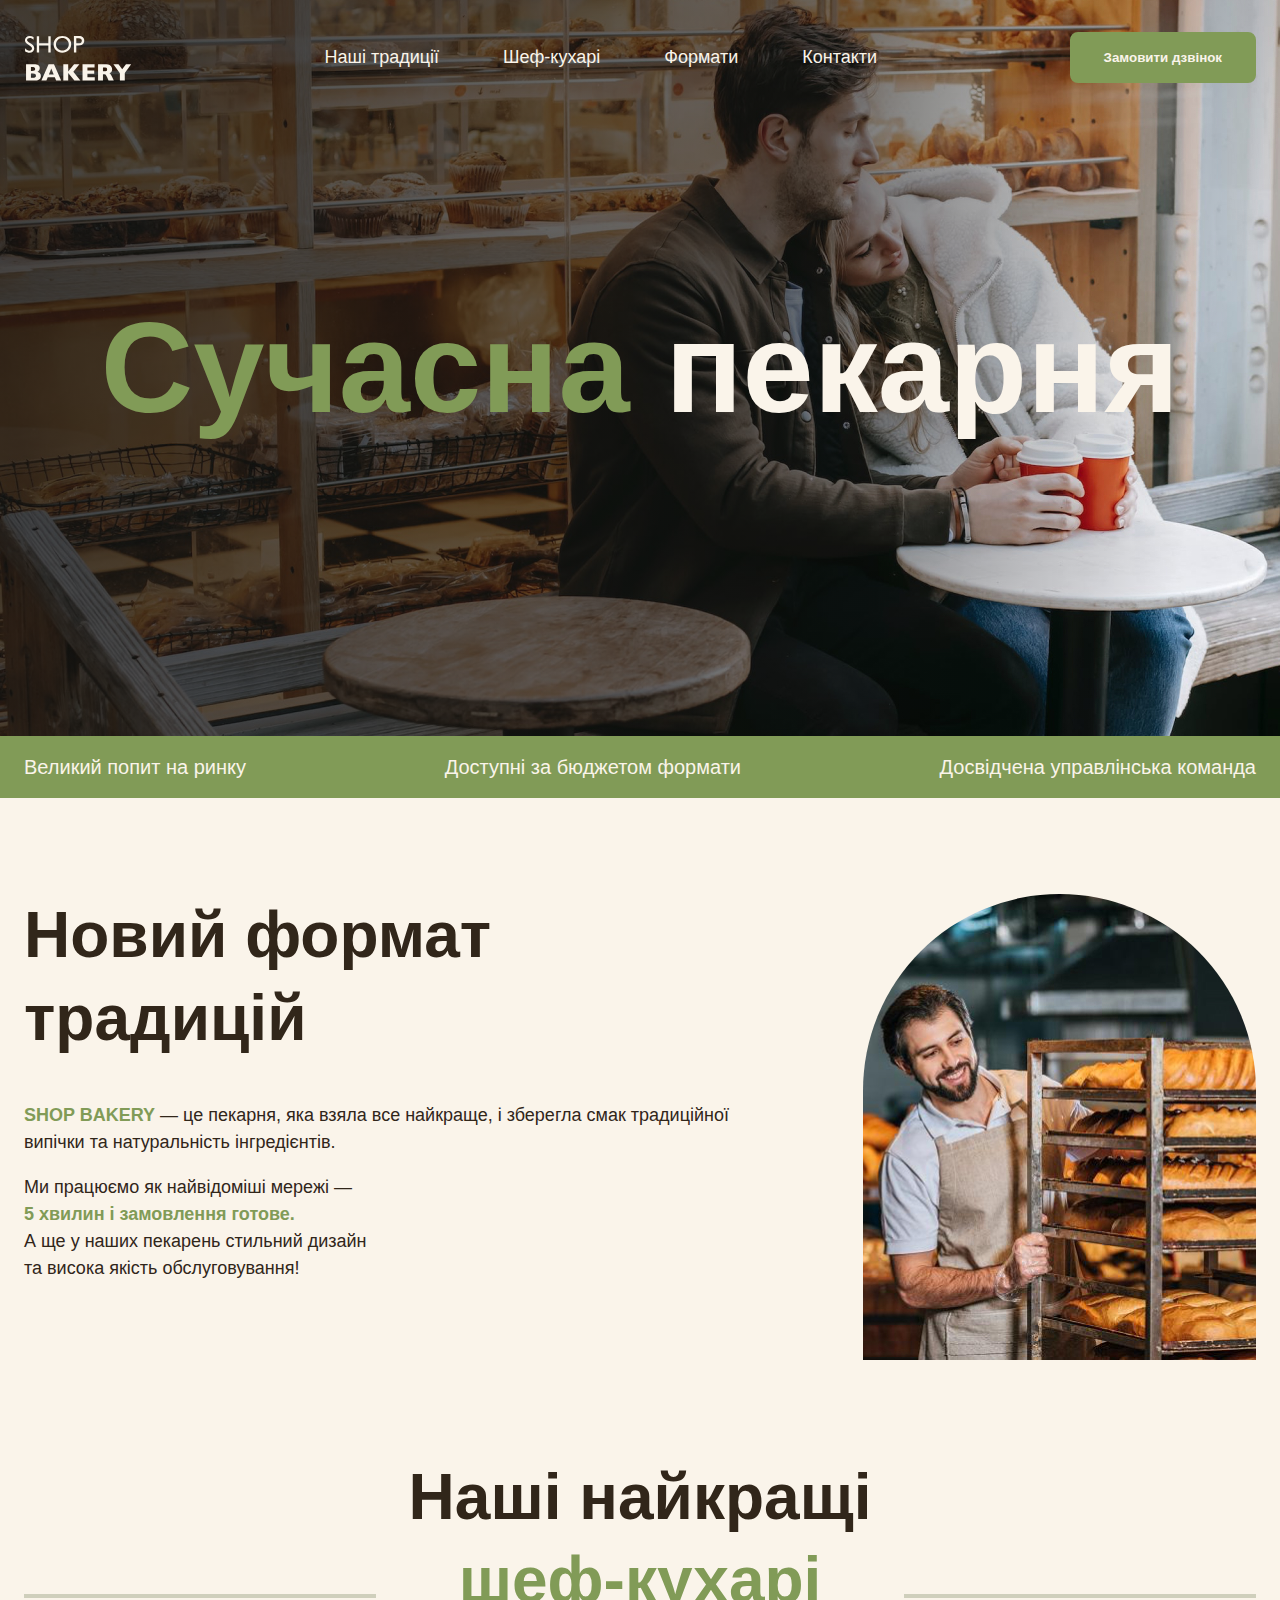
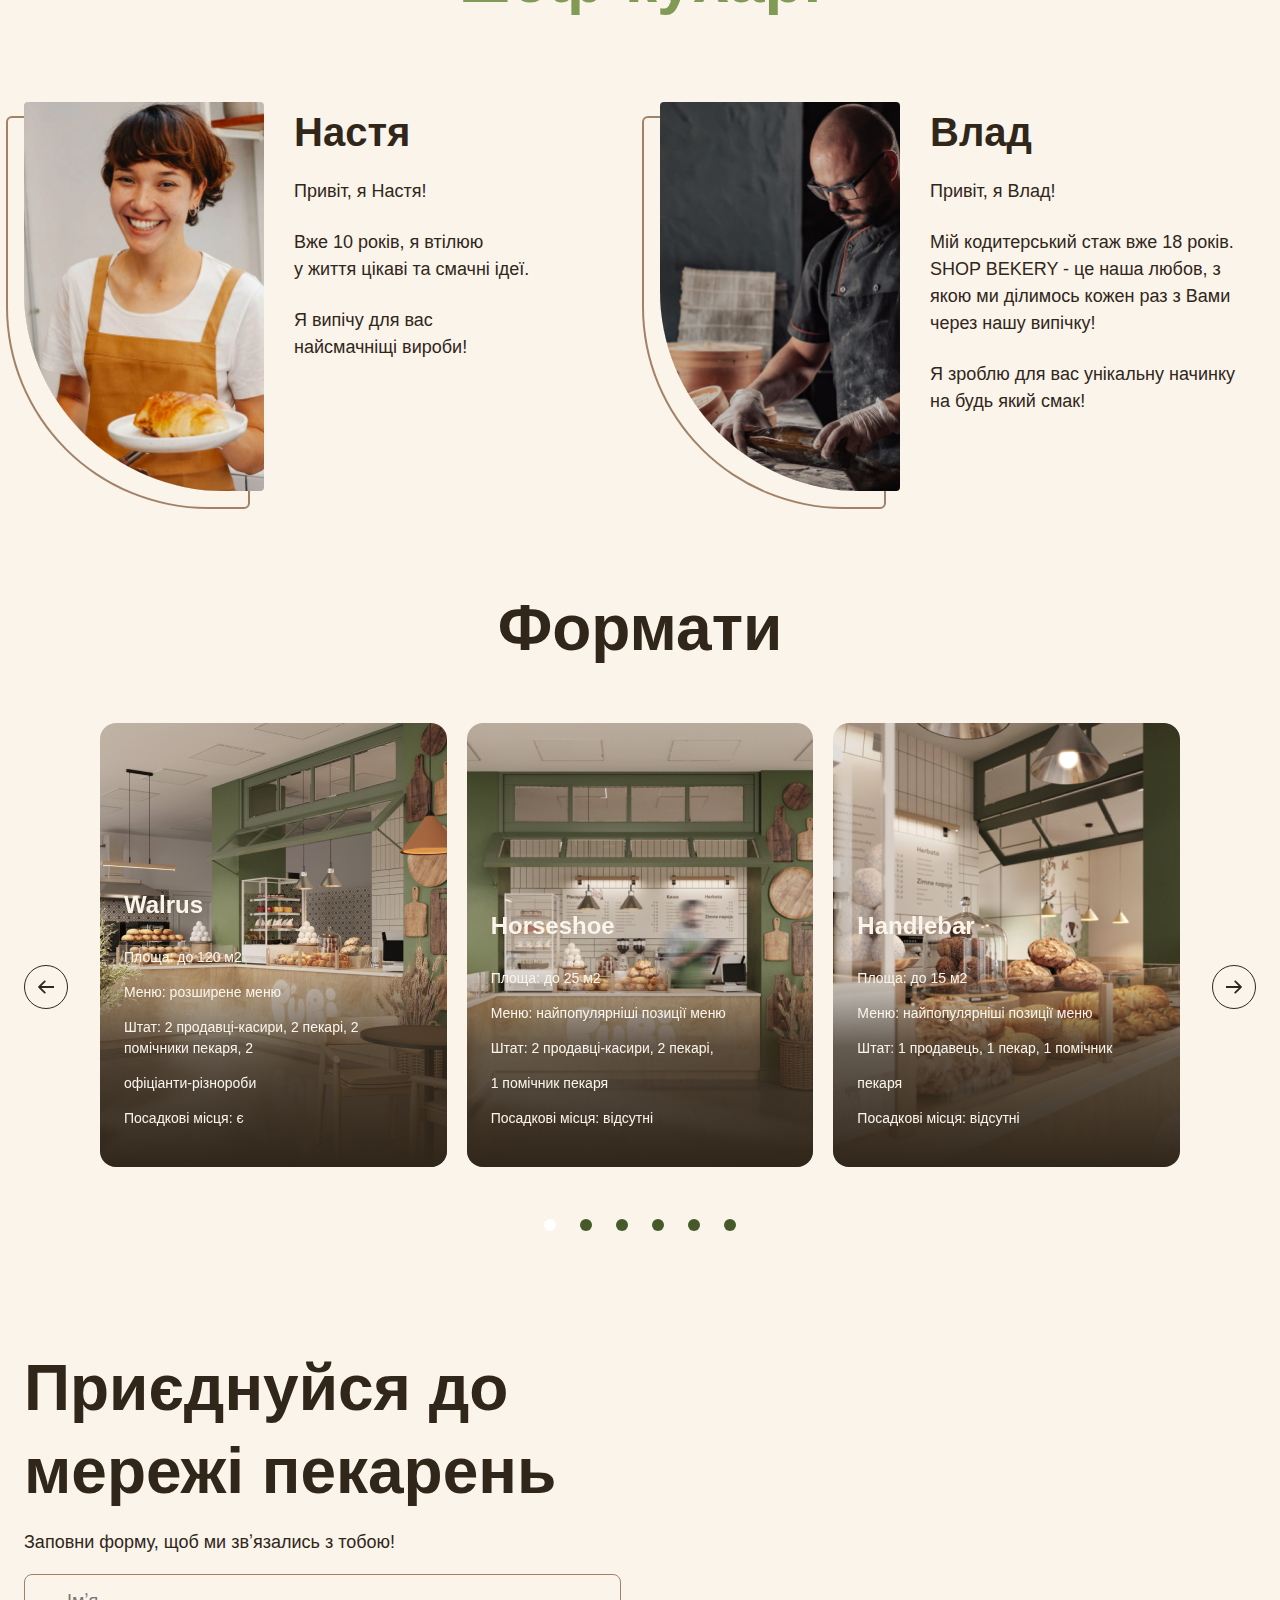
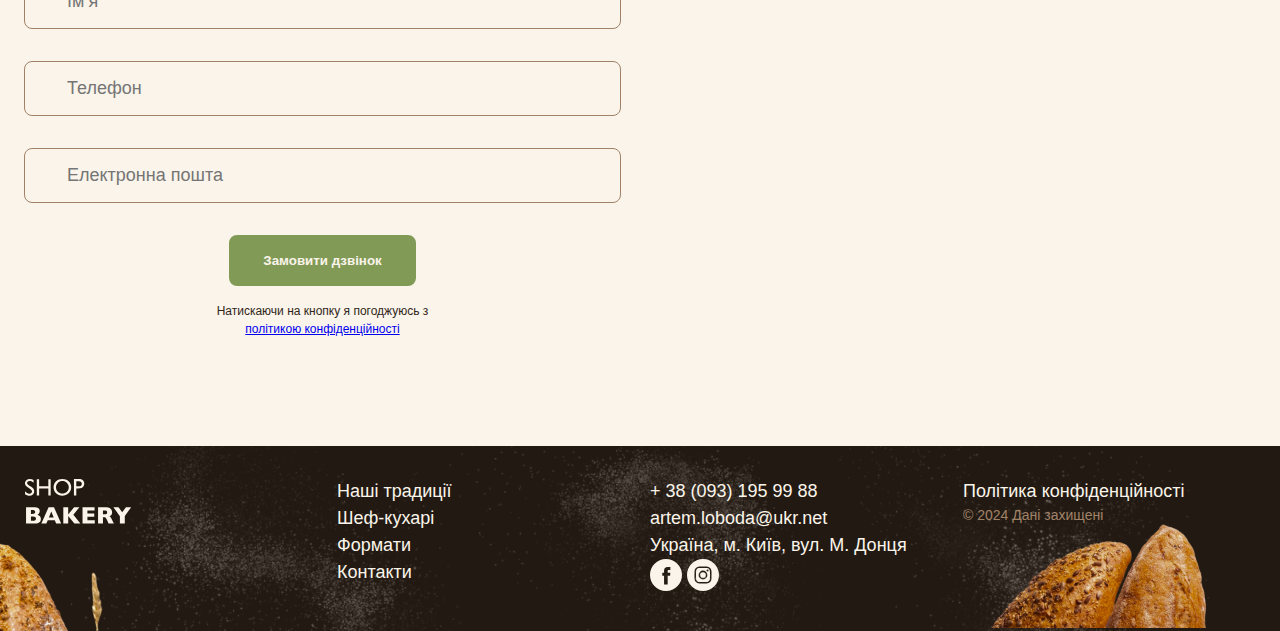
==== commit 4ab2e953: "artem" ====
--- a/index.html
+++ b/index.html
@@ -362,7 +362,7 @@
                <div class="footer__address-info">
                   <a class="footer__address-link" href="#" target="_blank">
                      Політика конфіденційності</a>
-                  <p class="footer__address-copyright">&copy; 2024 Дані захищені UKRAINE--</p> 
+                  <p class="footer__address-copyright">&copy; 2024 Дані захищені</p> 
                </div>
             </address>
          </div>
